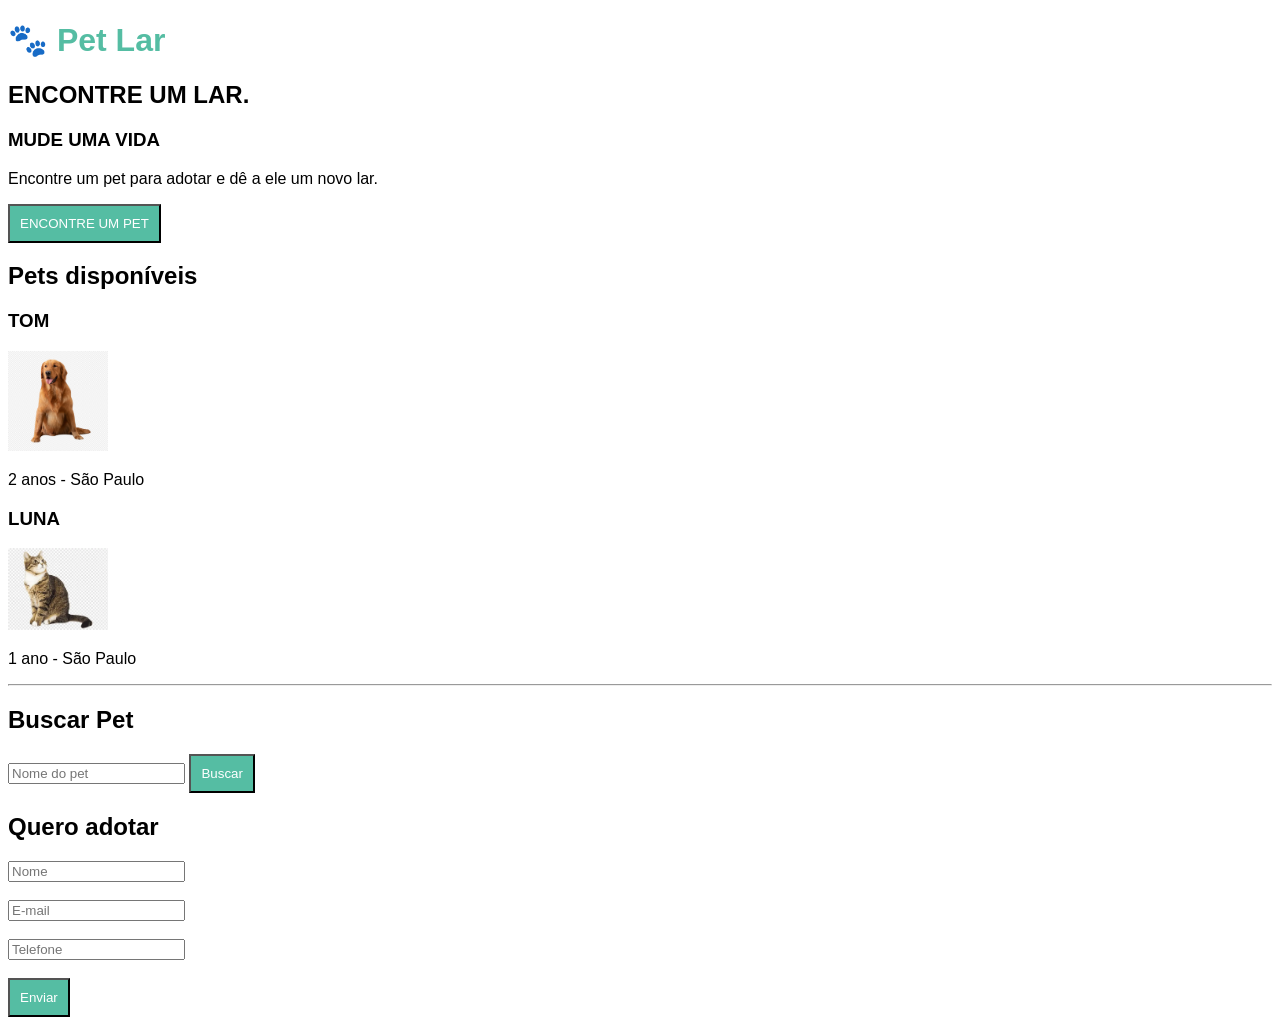
==== index.html @ 9452fc4a "Add files via upload" ====
<!DOCTYPE html>
<html>

<head>
    <title>Pet Lar</title>

    <style>
        body {
            font-family: Arial;
        }

        h1 {
            color: #55bda3;
        }

        button {
            background-color: #55bda3;
            color: white;
            padding: 10px;
        }
    </style>
</head>

<body>

    <h1>🐾 Pet Lar</h1>

    <h2>ENCONTRE UM LAR.</h2>

    <h3>MUDE UMA VIDA</h3>

    <p>
        Encontre um pet para adotar
        e dê a ele um novo lar.
    </p>

    <button>ENCONTRE UM PET</button>

    <h2>Pets disponíveis</h2>

    <h3>TOM</h3>
    <img src="tom.png" width="100">
    <p>2 anos - São Paulo</p>

    <h3>LUNA</h3>
    <img src="luna.png" width="100">
    <p>1 ano - São Paulo</p>

    <hr>

    <h2>Buscar Pet</h2>

    <input type="text" placeholder="Nome do pet">

    <button>Buscar</button>

    <h2>Quero adotar</h2>

    <input type="text" placeholder="Nome">
    <br><br>

    <input type="email" placeholder="E-mail">
    <br><br>

    <input type="text" placeholder="Telefone">
    <br><br>

    <button>Enviar</button>

</body>

</html>
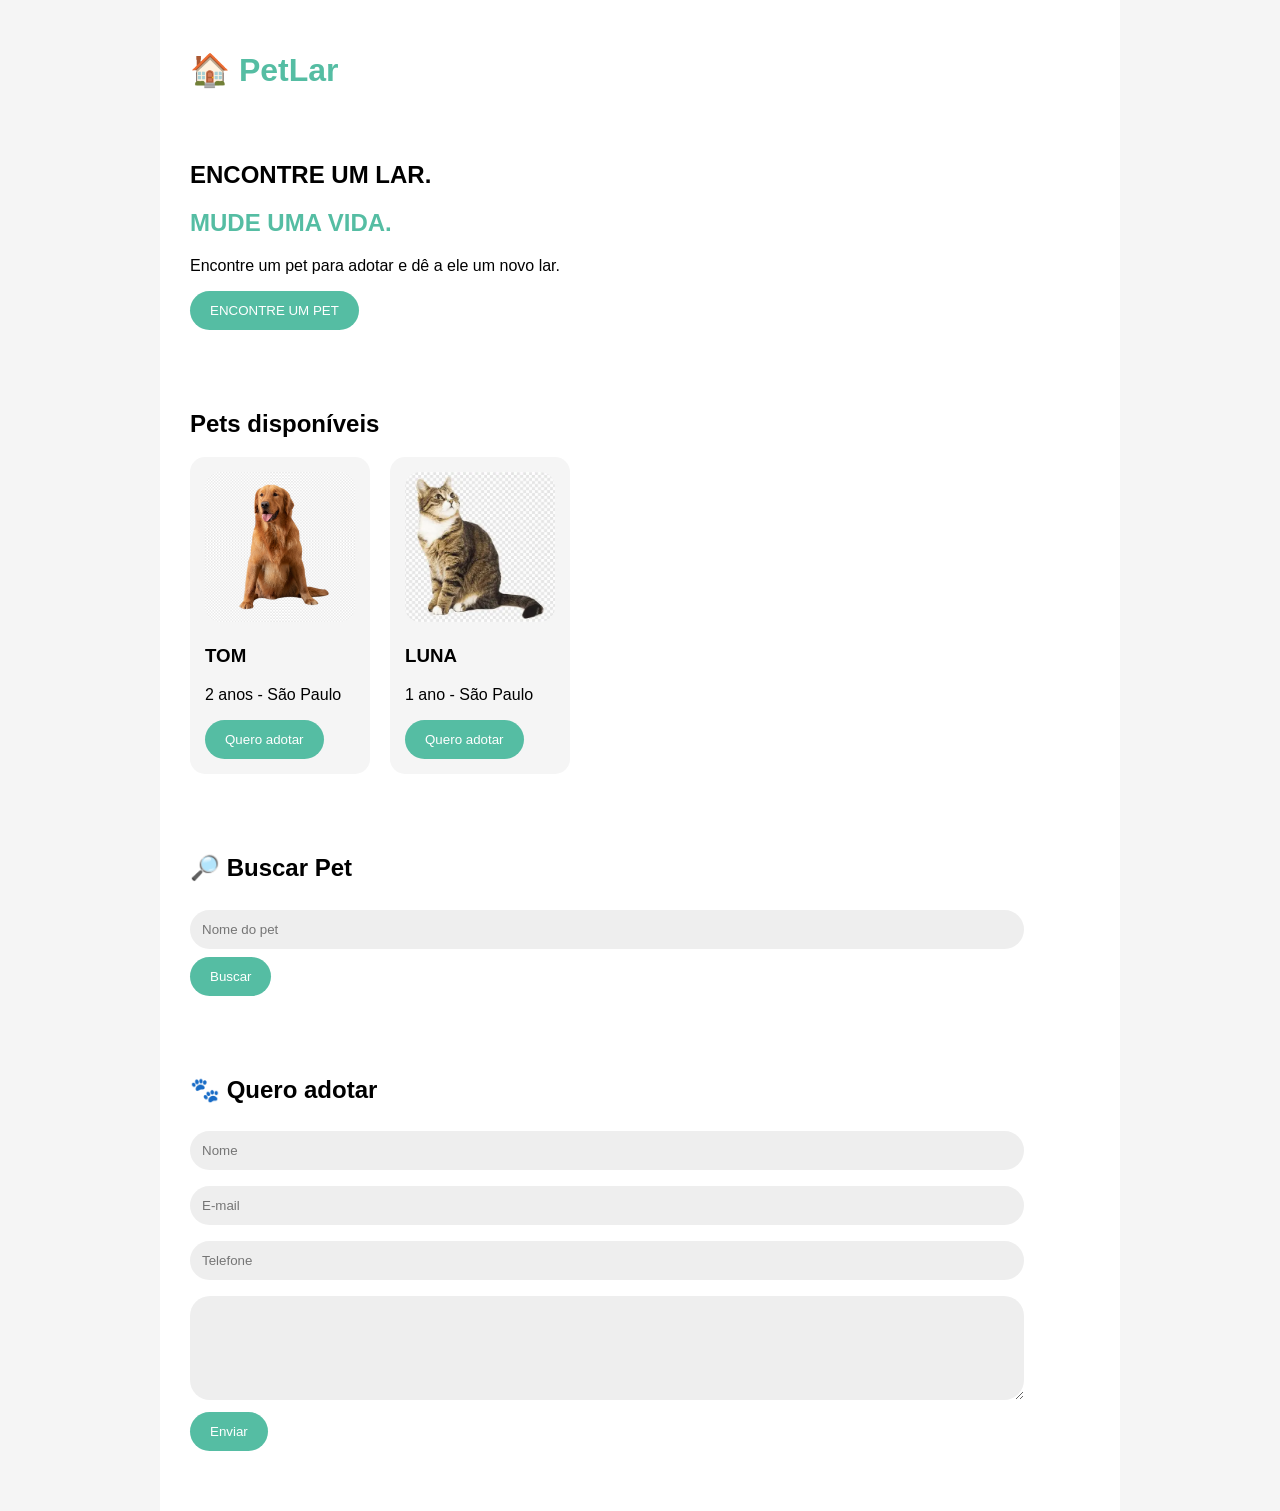
==== commit 2b6f3e65: "Atualizado index.html" ====
--- a/index.html
+++ b/index.html
@@ -1,72 +1,206 @@
 <!DOCTYPE html>
-<html>
+<html lang="pt-BR">
 
 <head>
+    <meta charset="UTF-8">
     <title>Pet Lar</title>
 
     <style>
         body {
             font-family: Arial;
+            background: #f5f5f5;
+            margin: 0;
+        }
+
+        .pagina {
+            max-width: 900px;
+            margin: auto;
+            background: white;
+            padding: 30px;
         }
 
         h1 {
             color: #55bda3;
         }
 
+        h2 span {
+            color: #55bda3;
+        }
+
         button {
-            background-color: #55bda3;
+            background: #55bda3;
             color: white;
-            padding: 10px;
+            border: 0;
+            padding: 12px 20px;
+            border-radius: 20px;
+            cursor: pointer;
+        }
+
+        .pets {
+            display: flex;
+            gap: 20px;
+        }
+
+        .pet {
+            padding: 15px;
+            background: #f5f5f5;
+            border-radius: 15px;
+        }
+
+        .pet img {
+            width: 150px;
+            height: 150px;
+            object-fit: cover;
+            border-radius: 15px;
+        }
+
+        input, textarea {
+            width: 90%;
+            padding: 12px;
+            margin: 8px 0;
+            border: 0;
+            background: #eee;
+            border-radius: 20px;
+        }
+
+        textarea {
+            height: 80px;
+        }
+
+        section {
+            padding: 30px 0;
         }
     </style>
 </head>
 
 <body>
 
-    <h1>🐾 Pet Lar</h1>
-
-    <h2>ENCONTRE UM LAR.</h2>
-
-    <h3>MUDE UMA VIDA</h3>
-
-    <p>
-        Encontre um pet para adotar
-        e dê a ele um novo lar.
-    </p>
-
-    <button>ENCONTRE UM PET</button>
-
-    <h2>Pets disponíveis</h2>
-
-    <h3>TOM</h3>
-    <img src="tom.png" width="100">
-    <p>2 anos - São Paulo</p>
-
-    <h3>LUNA</h3>
-    <img src="luna.png" width="100">
-    <p>1 ano - São Paulo</p>
-
-    <hr>
-
-    <h2>Buscar Pet</h2>
-
-    <input type="text" placeholder="Nome do pet">
-
-    <button>Buscar</button>
-
-    <h2>Quero adotar</h2>
-
-    <input type="text" placeholder="Nome">
-    <br><br>
-
-    <input type="email" placeholder="E-mail">
-    <br><br>
-
-    <input type="text" placeholder="Telefone">
-    <br><br>
-
-    <button>Enviar</button>
+<div class="pagina">
+
+    <h1>🏠 PetLar</h1>
+
+    <section>
+        <h2>ENCONTRE UM LAR.</h2>
+        <h2><span>MUDE UMA VIDA.</span></h2>
+
+        <p>
+            Encontre um pet para adotar
+            e dê a ele um novo lar.
+        </p>
+
+        <button onclick="buscar()">
+            ENCONTRE UM PET
+        </button>
+    </section>
+
+
+    <section>
+        <h2>Pets disponíveis</h2>
+
+        <div class="pets">
+
+            <div class="pet">
+                <img src="tom.png">
+                <h3>TOM</h3>
+                <p>2 anos - São Paulo</p>
+
+                <button onclick="adotar('Tom')">
+                    Quero adotar
+                </button>
+            </div>
+
+            <div class="pet">
+                <img src="luna.png">
+                <h3>LUNA</h3>
+                <p>1 ano - São Paulo</p>
+
+                <button onclick="adotar('Luna')">
+                    Quero adotar
+                </button>
+            </div>
+
+        </div>
+    </section>
+
+
+    <section id="busca">
+
+        <h2>🔎 Buscar Pet</h2>
+
+        <input
+            id="pesquisa"
+            type="text"
+            placeholder="Nome do pet">
+
+        <button onclick="buscarPet()">
+            Buscar
+        </button>
+
+    </section>
+
+
+    <section id="formulario">
+
+        <h2>🐾 Quero adotar</h2>
+
+        <input
+            type="text"
+            placeholder="Nome">
+
+        <input
+            type="email"
+            placeholder="E-mail">
+
+        <input
+            type="text"
+            placeholder="Telefone">
+
+        <textarea
+            placeholder="Por que deseja adotar?">
+        </textarea>
+
+        <br>
+
+        <button onclick="enviar()">
+            Enviar
+        </button>
+
+    </section>
+
+</div>
+
+
+<script>
+
+function buscar() {
+    document.getElementById("busca")
+        .scrollIntoView({ behavior: "smooth" });
+}
+
+function adotar(pet) {
+    alert("Você escolheu adotar " + pet + "!");
+    document.getElementById("formulario")
+        .scrollIntoView({ behavior: "smooth" });
+}
+
+function buscarPet() {
+
+    let nome = document
+        .getElementById("pesquisa")
+        .value;
+
+    if (nome == "") {
+        alert("Digite o nome do pet.");
+    } else {
+        alert("Buscando por: " + nome);
+    }
+}
+
+function enviar() {
+    alert("Solicitação enviada com sucesso! 🐾");
+}
+
+</script>
 
 </body>
-
-</html>+</html>
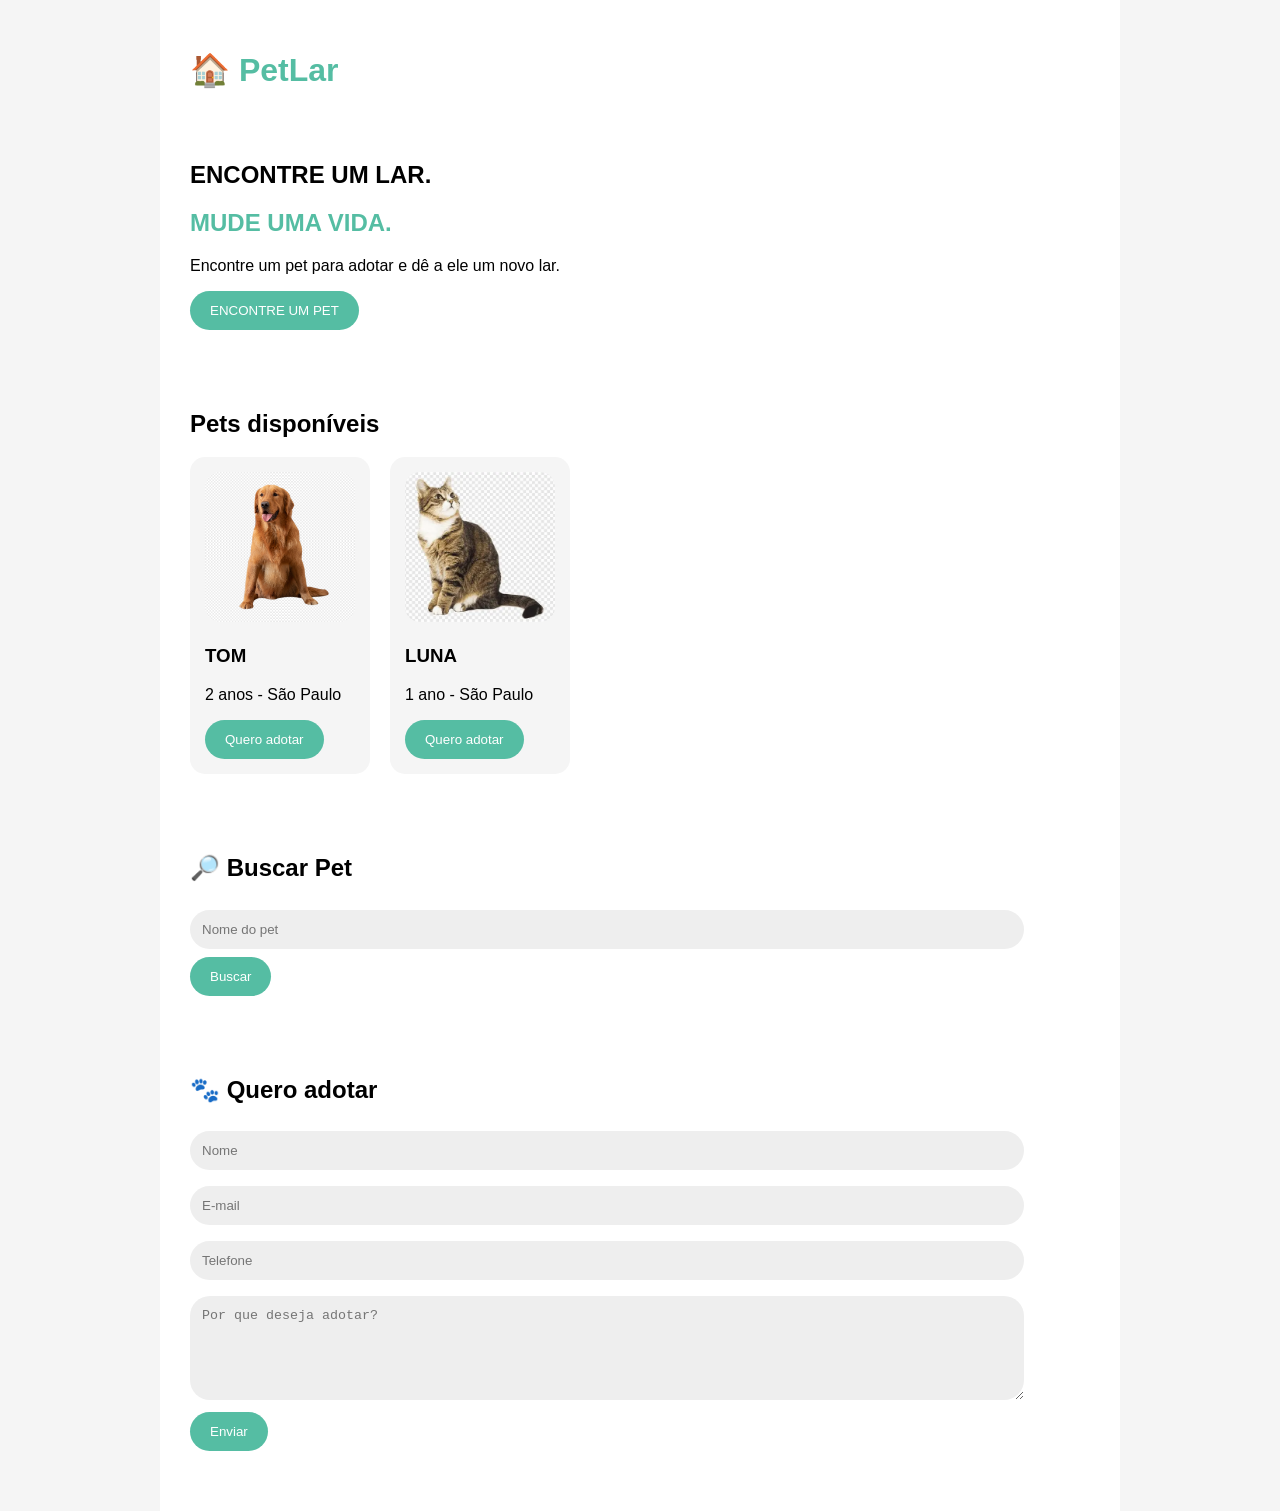
==== commit 360dba2d: "." ====
--- a/index.html
+++ b/index.html
@@ -4,73 +4,7 @@
 <head>
     <meta charset="UTF-8">
     <title>Pet Lar</title>
-
-    <style>
-        body {
-            font-family: Arial;
-            background: #f5f5f5;
-            margin: 0;
-        }
-
-        .pagina {
-            max-width: 900px;
-            margin: auto;
-            background: white;
-            padding: 30px;
-        }
-
-        h1 {
-            color: #55bda3;
-        }
-
-        h2 span {
-            color: #55bda3;
-        }
-
-        button {
-            background: #55bda3;
-            color: white;
-            border: 0;
-            padding: 12px 20px;
-            border-radius: 20px;
-            cursor: pointer;
-        }
-
-        .pets {
-            display: flex;
-            gap: 20px;
-        }
-
-        .pet {
-            padding: 15px;
-            background: #f5f5f5;
-            border-radius: 15px;
-        }
-
-        .pet img {
-            width: 150px;
-            height: 150px;
-            object-fit: cover;
-            border-radius: 15px;
-        }
-
-        input, textarea {
-            width: 90%;
-            padding: 12px;
-            margin: 8px 0;
-            border: 0;
-            background: #eee;
-            border-radius: 20px;
-        }
-
-        textarea {
-            height: 80px;
-        }
-
-        section {
-            padding: 30px 0;
-        }
-    </style>
+    <link rel="stylesheet" href="style.css">
 </head>
 
 <body>
@@ -92,7 +26,6 @@
             ENCONTRE UM PET
         </button>
     </section>
-
 
     <section>
         <h2>Pets disponíveis</h2>
@@ -122,7 +55,6 @@
         </div>
     </section>
 
-
     <section id="busca">
 
         <h2>🔎 Buscar Pet</h2>
@@ -137,7 +69,6 @@
         </button>
 
     </section>
-
 
     <section id="formulario">
 
@@ -156,8 +87,7 @@
             placeholder="Telefone">
 
         <textarea
-            placeholder="Por que deseja adotar?">
-        </textarea>
+            placeholder="Por que deseja adotar?"></textarea>
 
         <br>
 
@@ -169,38 +99,7 @@
 
 </div>
 
-
-<script>
-
-function buscar() {
-    document.getElementById("busca")
-        .scrollIntoView({ behavior: "smooth" });
-}
-
-function adotar(pet) {
-    alert("Você escolheu adotar " + pet + "!");
-    document.getElementById("formulario")
-        .scrollIntoView({ behavior: "smooth" });
-}
-
-function buscarPet() {
-
-    let nome = document
-        .getElementById("pesquisa")
-        .value;
-
-    if (nome == "") {
-        alert("Digite o nome do pet.");
-    } else {
-        alert("Buscando por: " + nome);
-    }
-}
-
-function enviar() {
-    alert("Solicitação enviada com sucesso! 🐾");
-}
-
-</script>
+<script src="script.js"></script>
 
 </body>
 </html>
--- a/style.css
+++ b/style.css
@@ -0,0 +1,65 @@
+ body {
+    font-family: Arial;
+    background: #f5f5f5;
+    margin: 0;
+}
+
+.pagina {
+    max-width: 900px;
+    margin: auto;
+    background: white;
+    padding: 30px;
+}
+
+h1 {
+    color: #55bda3;
+}
+
+h2 span {
+    color: #55bda3;
+}
+
+button {
+    background: #55bda3;
+    color: white;
+    border: 0;
+    padding: 12px 20px;
+    border-radius: 20px;
+    cursor: pointer;
+}
+
+.pets {
+    display: flex;
+    gap: 20px;
+}
+
+.pet {
+    padding: 15px;
+    background: #f5f5f5;
+    border-radius: 15px;
+}
+
+.pet img {
+    width: 150px;
+    height: 150px;
+    object-fit: cover;
+    border-radius: 15px;
+}
+
+input,
+textarea {
+    width: 90%;
+    padding: 12px;
+    margin: 8px 0;
+    border: 0;
+    background: #eee;
+    border-radius: 20px;
+}
+
+textarea {
+    height: 80px;
+}
+
+section {
+    padding: 30px 0;
+}
